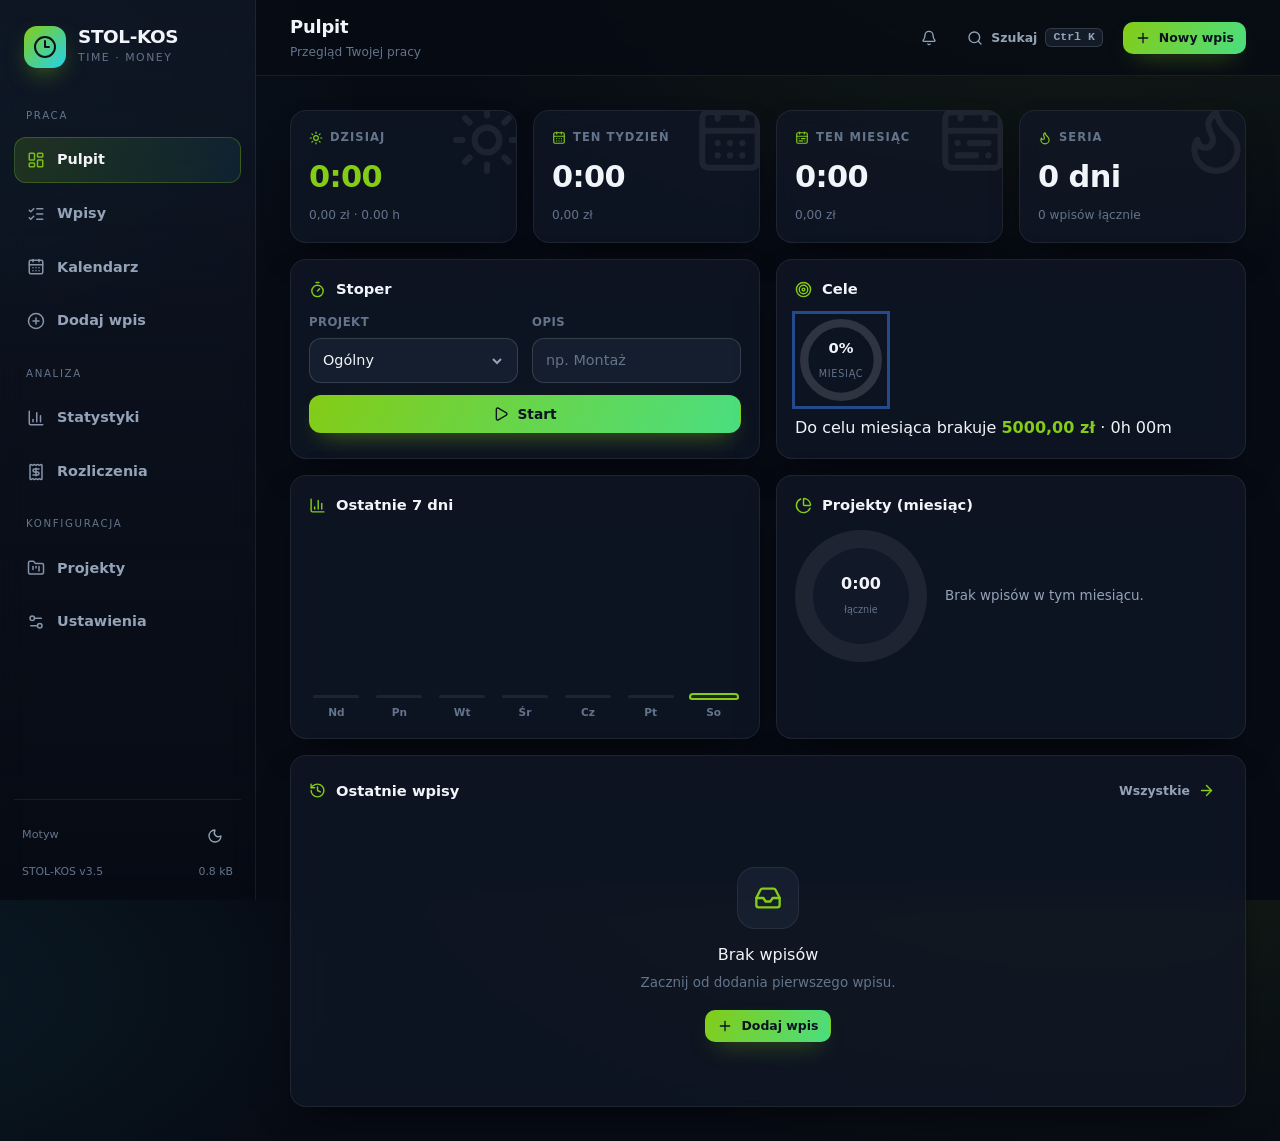
==== app/index.html @ 0216ad93 "App" ====
<!DOCTYPE html>
<html lang="pl" data-theme="dark">
<head>
  <meta charset="UTF-8" />
  <meta name="viewport" content="width=device-width, initial-scale=1.0, viewport-fit=cover" />
  <meta name="theme-color" content="#070b14" />
  <meta name="description" content="STOL-KOS — ewidencja czasu pracy, rozliczenia i analityka zarobków" />
  <title>STOL-KOS — Ewidencja czasu</title>
  <link rel="manifest" href="manifest.json" />
  <meta name="mobile-web-app-capable" content="yes" />
  <meta name="apple-mobile-web-app-capable" content="yes" />
  <meta name="apple-mobile-web-app-title" content="STOL-KOS" />
  <meta name="apple-mobile-web-app-status-bar-style" content="black-translucent" />
  <link rel="apple-touch-icon" href="icon.svg" />
  <link rel="icon" type="image/svg+xml" href="icon.svg" />
  <link rel="shortcut icon" href="icon.svg" />

  <!-- Wczesne ustawienie motywu (bez mignięcia) -->
  <script>
    try {
      var _s = JSON.parse(localStorage.getItem('stol-kos-v3') || '{}');
      var _t = (_s.profile && _s.profile.theme) || 'dark';
      document.documentElement.dataset.theme = _t;
    } catch (e) { document.documentElement.dataset.theme = 'dark'; }
  </script>

  <!-- Tailwind (lokalny build, offline) + własny design system -->
  <link rel="stylesheet" href="tailwind.css" />
  <link rel="stylesheet" href="css/app.css" />

  <!-- Lucide (lokalnie, offline) -->
  <script src="lucide.js"></script>
</head>
<body>

  <svg width="0" height="0" style="position:absolute" aria-hidden="true">
    <defs>
      <linearGradient id="ringGrad" x1="0%" y1="0%" x2="100%" y2="100%">
        <stop offset="0%" stop-color="#84cc16" />
        <stop offset="100%" stop-color="#22d3ee" />
      </linearGradient>
    </defs>
  </svg>

  <div class="app-shell">
    <!-- ================= SIDEBAR ================= -->
    <aside class="sidebar">
      <div class="brand">
        <div class="brand-logo"><i data-lucide="clock-3"></i></div>
        <div>
          <div class="brand-title">STOL-KOS</div>
          <div class="brand-sub">time · money</div>
        </div>
      </div>

      <div class="nav-group-label">Praca</div>
      <button class="nav-item" data-page="dashboard"><i data-lucide="layout-dashboard"></i><span>Pulpit</span></button>
      <button class="nav-item" data-page="entries"><i data-lucide="list-checks"></i><span>Wpisy</span><span class="nav-count" id="nav-count-entries"></span></button>
      <button class="nav-item" data-page="calendar"><i data-lucide="calendar-days"></i><span>Kalendarz</span></button>
      <button class="nav-item" data-page="add"><i data-lucide="plus-circle"></i><span>Dodaj wpis</span></button>

      <div class="nav-group-label">Analiza</div>
      <button class="nav-item" data-page="stats"><i data-lucide="bar-chart-3"></i><span>Statystyki</span></button>
      <button class="nav-item" data-page="settlements"><i data-lucide="receipt"></i><span>Rozliczenia</span></button>

      <div class="nav-group-label">Konfiguracja</div>
      <button class="nav-item" data-page="projects"><i data-lucide="folder-kanban"></i><span>Projekty</span></button>
      <button class="nav-item" data-page="settings"><i data-lucide="settings-2"></i><span>Ustawienia</span></button>

      <div class="sidebar-foot">
        <div class="row between" style="padding:4px 8px 10px">
          <span class="dim" style="font-size:.7rem">Motyw</span>
          <button class="btn btn-icon btn-ghost" id="theme-toggle" title="Przełącz motyw" aria-label="Przełącz motyw"><i data-lucide="moon"></i></button>
        </div>
        <div class="row between" style="padding:0 8px">
          <span class="dim" style="font-size:.68rem">STOL-KOS v3.5</span>
          <span class="dim" style="font-size:.68rem" id="storage-info">offline</span>
        </div>
      </div>
    </aside>

    <!-- ================= MAIN ================= -->
    <div class="main">
      <!-- mobile header -->
      <div class="mobile-top">
        <div class="brand-logo" style="width:34px;height:34px;border-radius:11px"><i data-lucide="clock-3"></i></div>
        <div class="brand-title">STOL-KOS</div>
        <div class="topbar-actions">
          <button class="btn btn-icon btn-ghost" id="m-notify" title="Powiadomienia" aria-label="Powiadomienia"><i data-lucide="bell"></i><span class="notify-badge" id="m-notify-badge" hidden></span></button>
          <button class="btn btn-icon btn-ghost" id="m-theme-toggle" title="Motyw"><i data-lucide="moon"></i></button>
          <button class="btn btn-icon btn-ghost" id="m-search" title="Szukaj"><i data-lucide="search"></i></button>
        </div>
      </div>

      <header class="topbar">
        <div>
          <h1 id="page-title">Pulpit</h1>
          <div class="sub" id="page-sub">Przegląd Twojej pracy</div>
        </div>
        <div class="topbar-actions">
          <button class="btn btn-icon btn-ghost" id="notify-btn" title="Powiadomienia" aria-label="Powiadomienia"><i data-lucide="bell"></i><span class="notify-badge" id="notify-badge" hidden></span></button>
          <button class="btn btn-ghost btn-sm" id="palette-btn" title="Szybkie polecenia (Ctrl+K)">
            <i data-lucide="search"></i><span class="nowrap">Szukaj</span><span class="kbd">Ctrl K</span>
          </button>
          <button class="btn btn-primary btn-sm" data-page="add"><i data-lucide="plus"></i><span class="nowrap">Nowy wpis</span></button>
        </div>
      </header>

      <main class="content" id="content">
        <section class="page active" id="page-dashboard"></section>
        <section class="page" id="page-entries"></section>
        <section class="page" id="page-calendar"></section>
        <section class="page" id="page-add"></section>
        <section class="page" id="page-stats"></section>
        <section class="page" id="page-settlements"></section>
        <section class="page" id="page-projects"></section>
        <section class="page" id="page-settings"></section>
      </main>
    </div>
  </div>

  <!-- mobile bottom nav -->
  <nav class="bottom-nav" aria-label="Nawigacja">
    <button class="bn" data-page="dashboard"><i data-lucide="layout-dashboard"></i><span>Pulpit</span></button>
    <button class="bn" data-page="entries"><i data-lucide="list-checks"></i><span>Wpisy</span></button>
    <button class="bn" data-page="calendar"><i data-lucide="calendar-days"></i><span>Kalendarz</span></button>
    <button class="bn" data-page="add"><i data-lucide="plus-circle"></i><span>Dodaj</span></button>
    <button class="bn" data-page="stats"><i data-lucide="bar-chart-3"></i><span>Statystyki</span></button>
    <button class="bn" data-page="settings"><i data-lucide="settings-2"></i><span>Ustawienia</span></button>
  </nav>

  <!-- roots -->
  <div class="toast-root" id="toast-root" aria-live="polite"></div>
  <div class="modal-root" id="modal-root"></div>
  <div class="notify-root" id="notify-root">
    <div class="notify-panel" id="notify-panel"></div>
  </div>
  <div class="palette-root" id="palette-root">
    <div class="palette">
      <input id="palette-input" type="text" placeholder="Szukaj strony, wpisu lub akcji…" autocomplete="off" />
      <div class="palette-list" id="palette-list"></div>
    </div>
  </div>

  <!-- skrypty aplikacji -->
  <script src="js/compute.js"></script>
  <script src="js/store.js"></script>
  <script src="js/google.js"></script>
  <script src="js/sync.js"></script>
  <script src="js/ui.js"></script>
  <script src="js/notify.js"></script>
  <script src="js/views.js"></script>
  <script src="js/actions.js"></script>
  <script src="js/main.js"></script>
</body>
</html>
---- app/css/app.css ----
/* ============================================================
   stol-kos — Design System (app.css)
   Ładowany po tailwind.css. Obsługuje motyw jasny/ciemny.
   ============================================================ */

:root {
  --bg: #070b14;
  --bg-2: #0b1220;
  --panel: rgba(17, 24, 39, 0.72);
  --panel-solid: #111827;
  --panel-2: rgba(30, 41, 59, 0.55);
  --border: rgba(255, 255, 255, 0.07);
  --border-strong: rgba(255, 255, 255, 0.14);
  --text: #f1f5f9;
  --text-2: #94a3b8;
  --text-3: #64748b;
  --accent: #84cc16;
  --accent-2: #22d3ee;
  --accent-ink: #0b1220;
  --danger: #f43f5e;
  --warn: #f59e0b;
  --ok: #22c55e;
  --radius: 16px;
  --radius-sm: 10px;
  --shadow: 0 18px 40px -18px rgba(0, 0, 0, 0.75);
  color-scheme: dark;
}

html[data-theme="light"] {
  --bg: #eef2f7;
  --bg-2: #e6ecf4;
  --panel: rgba(255, 255, 255, 0.86);
  --panel-solid: #ffffff;
  --panel-2: rgba(241, 245, 249, 0.9);
  --border: rgba(15, 23, 42, 0.08);
  --border-strong: rgba(15, 23, 42, 0.16);
  --text: #0f172a;
  --text-2: #475569;
  --text-3: #64748b;
  --accent: #4d7c0f;
  --accent-2: #0891b2;
  --accent-ink: #ffffff;
  --shadow: 0 18px 40px -22px rgba(15, 23, 42, 0.35);
  color-scheme: light;
}

* { box-sizing: border-box; }
html, body { height: 100%; }
body {
  margin: 0;
  background:
    radial-gradient(1200px 600px at 85% -10%, rgba(132, 204, 22, 0.10), transparent 60%),
    radial-gradient(900px 500px at -10% 10%, rgba(34, 211, 238, 0.08), transparent 55%),
    var(--bg);
  color: var(--text);
  font-family: Inter, system-ui, -apple-system, "Segoe UI", Roboto, sans-serif;
  -webkit-tap-highlight-color: transparent;
  transition: background-color .3s ease, color .3s ease;
}
::-webkit-scrollbar { width: 10px; height: 10px; }
::-webkit-scrollbar-thumb { background: var(--border-strong); border-radius: 999px; }
::-webkit-scrollbar-track { background: transparent; }
.mono { font-family: ui-monospace, SFMono-Regular, Menlo, monospace; font-variant-numeric: tabular-nums; }
.muted { color: var(--text-2); }
.dim { color: var(--text-3); }
.accent { color: var(--accent); }
.sr-only { position: absolute; width: 1px; height: 1px; padding: 0; margin: -1px; overflow: hidden; clip: rect(0,0,0,0); white-space: nowrap; border: 0; }

/* ---------- Shell ---------- */
.app-shell { display: grid; grid-template-columns: 256px 1fr; min-height: 100vh; }
.sidebar {
  position: sticky; top: 0; height: 100vh; padding: 20px 14px;
  display: flex; flex-direction: column; gap: 8px;
  border-right: 1px solid var(--border);
  background: linear-gradient(180deg, var(--panel), transparent);
  backdrop-filter: blur(14px); z-index: 40;
}
.brand { display: flex; align-items: center; gap: 12px; padding: 6px 10px 18px; }
.brand-logo {
  width: 42px; height: 42px; border-radius: 13px; display: grid; place-items: center;
  background: linear-gradient(135deg, var(--accent), var(--accent-2));
  color: var(--accent-ink); box-shadow: 0 10px 24px -8px rgba(132, 204, 22, .55);
}
.brand-title { font-weight: 800; letter-spacing: -.02em; font-size: 1.15rem; line-height: 1; }
.brand-sub { font-size: .68rem; color: var(--text-3); letter-spacing: .14em; text-transform: uppercase; margin-top: 4px; }

.nav-group-label { font-size: .64rem; letter-spacing: .16em; text-transform: uppercase; color: var(--text-3); padding: 14px 12px 6px; }
.nav-item {
  display: flex; align-items: center; gap: 12px; width: 100%;
  padding: 11px 12px; border-radius: 12px; border: 1px solid transparent;
  color: var(--text-2); background: transparent; cursor: pointer; font-size: .9rem; font-weight: 600;
  transition: background .15s, color .15s, border-color .15s, transform .15s;
}
.nav-item:hover { background: var(--panel-2); color: var(--text); }
.nav-item.active { background: linear-gradient(100deg, rgba(132,204,22,.16), rgba(34,211,238,.08)); color: var(--text); border-color: rgba(132,204,22,.28); }
.nav-item.active svg { color: var(--accent); }
.nav-item svg { width: 18px; height: 18px; flex: 0 0 18px; opacity: .9; }
.nav-item .nav-count { margin-left: auto; font-size: .7rem; color: var(--text-3); }
.sidebar-foot { margin-top: auto; padding-top: 14px; border-top: 1px solid var(--border); }

.main { min-width: 0; display: flex; flex-direction: column; }
.topbar {
  position: sticky; top: 0; z-index: 30;
  display: flex; align-items: center; gap: 14px;
  padding: 14px clamp(16px, 3vw, 34px);
  background: color-mix(in srgb, var(--bg) 82%, transparent);
  backdrop-filter: blur(14px); border-bottom: 1px solid var(--border);
}
.topbar h1 { font-size: 1.12rem; font-weight: 800; letter-spacing: -.01em; margin: 0; }
.topbar .sub { font-size: .76rem; color: var(--text-3); margin-top: 2px; }
.topbar-actions { margin-left: auto; display: flex; align-items: center; gap: 8px; }
.content { padding: clamp(16px, 3vw, 34px); flex: 1; width: 100%; max-width: 1320px; margin: 0 auto; }
.page { display: none; animation: pageIn .28s ease; }
.page.active { display: block; }
@keyframes pageIn { from { opacity: 0; transform: translateY(8px); } to { opacity: 1; transform: none; } }

/* ---------- Buttons ---------- */
.btn {
  display: inline-flex; align-items: center; justify-content: center; gap: 8px;
  padding: 10px 16px; border-radius: 12px; border: 1px solid var(--border-strong);
  background: var(--panel-2); color: var(--text); font-weight: 700; font-size: .86rem;
  cursor: pointer; transition: transform .12s, background .15s, border-color .15s, box-shadow .15s;
  white-space: nowrap; line-height: 1.1;
}
.btn:hover { transform: translateY(-1px); border-color: var(--border-strong); background: var(--panel-solid); }
.btn:active { transform: translateY(0) scale(.99); }
.btn svg { width: 16px; height: 16px; }
.btn-primary { background: linear-gradient(120deg, var(--accent), #4ade80); color: var(--accent-ink); border-color: transparent; box-shadow: 0 10px 24px -12px rgba(132,204,22,.7); }
.btn-primary:hover { background: linear-gradient(120deg, #a3e635, #34d399); }
.btn-ghost { background: transparent; border-color: transparent; color: var(--text-2); }
.btn-ghost:hover { background: var(--panel-2); color: var(--text); }
.btn-danger { background: rgba(244,63,94,.14); border-color: rgba(244,63,94,.35); color: #fda4af; }
.btn-danger:hover { background: rgba(244,63,94,.24); }
.btn-sm { padding: 7px 11px; font-size: .78rem; border-radius: 10px; }
.btn-icon { padding: 9px; border-radius: 11px; }
.btn-block { width: 100%; }
.btn:disabled, .btn[disabled] { opacity: .5; cursor: not-allowed; pointer-events: none; }

/* ---------- Cards / layout ---------- */
.card {
  background: var(--panel); border: 1px solid var(--border); border-radius: var(--radius);
  padding: 18px; box-shadow: var(--shadow); backdrop-filter: blur(12px);
}
.card.pad-lg { padding: 22px; }
.card-title { display: flex; align-items: center; gap: 10px; font-weight: 800; font-size: .92rem; margin-bottom: 14px; }
.card-title svg { width: 17px; height: 17px; color: var(--accent); }
.grid { display: grid; gap: 16px; }
.g-2 { grid-template-columns: repeat(2, minmax(0,1fr)); }
.g-3 { grid-template-columns: repeat(3, minmax(0,1fr)); }
.g-4 { grid-template-columns: repeat(4, minmax(0,1fr)); }
.g-auto { grid-template-columns: repeat(auto-fit, minmax(210px, 1fr)); }
.row { display: flex; align-items: center; gap: 10px; }
.row.wrap { flex-wrap: wrap; }
.between { justify-content: space-between; }
.stack { display: flex; flex-direction: column; gap: 12px; }
.mt { margin-top: 16px; } .mt-sm { margin-top: 10px; } .mb { margin-bottom: 16px; }

/* KPI */
.kpi { position: relative; overflow: hidden; }
.kpi .kpi-label { display: flex; align-items: center; gap: 7px; font-size: .72rem; text-transform: uppercase; letter-spacing: .09em; color: var(--text-3); font-weight: 700; }
.kpi .kpi-label svg { width: 14px; height: 14px; color: var(--accent); }
.kpi .kpi-value { font-size: clamp(1.35rem, 2.4vw, 1.9rem); font-weight: 850; letter-spacing: -.02em; margin-top: 8px; }
.kpi .kpi-sub { font-size: .76rem; color: var(--text-3); margin-top: 6px; }
.kpi .kpi-ico { position: absolute; right: -8px; top: -8px; width: 74px; height: 74px; opacity: .07; }
.kpi .kpi-ico svg { width: 100%; height: 100%; }
.kpi.up .kpi-value { color: var(--accent); }

/* ---------- Progress ring ---------- */
.ring { --p: 0; --size: 92px; width: var(--size); height: var(--size); position: relative; flex: 0 0 auto; }
.ring svg { transform: rotate(-90deg); width: 100%; height: 100%; }
.ring .track { stroke: var(--border-strong); }
.ring .bar { stroke: url(#ringGrad); stroke-linecap: round; transition: stroke-dashoffset .8s cubic-bezier(.4,0,.2,1); }
.ring .ring-mid { position: absolute; inset: 0; display: grid; place-items: center; text-align: center; }
.ring .ring-mid strong { font-size: .92rem; font-weight: 800; }
.ring .ring-mid span { font-size: .6rem; color: var(--text-3); text-transform: uppercase; letter-spacing: .08em; }
.ring-row { display: flex; gap: 20px; flex-wrap: wrap; }

/* ---------- Bars chart ---------- */
.bars { display: flex; align-items: flex-end; gap: 8px; height: 190px; padding-top: 8px; }
.bars .bar-wrap { flex: 1; display: flex; flex-direction: column; align-items: center; gap: 7px; height: 100%; justify-content: flex-end; }
.bars .bar {
  width: 100%; max-width: 46px; border-radius: 8px 8px 4px 4px; min-height: 3px;
  background: linear-gradient(180deg, rgba(132,204,22,.85), rgba(34,211,238,.55));
  transition: height .6s cubic-bezier(.4,0,.2,1), filter .2s; position: relative;
}
.bars .bar-track { flex: 1; width: 100%; display: flex; align-items: flex-end; justify-content: center; min-height: 0; }
.bars .bar-wrap:hover .bar { filter: brightness(1.2); }
.bars .bar-label { font-size: .66rem; color: var(--text-3); font-weight: 700; }
.bars .bar-val { font-size: .62rem; color: var(--text-2); }
.bars .bar.zero { background: var(--border); }
.bars .bar-wrap.today .bar { box-shadow: 0 0 0 2px var(--accent), 0 0 18px -4px var(--accent); }
.bars-year { height: 220px; }

/* heatmap */
.heat { display: grid; grid-auto-flow: column; grid-template-rows: repeat(7, 1fr); gap: 4px; overflow-x: auto; padding-bottom: 4px; }
.heat .cell { width: 14px; height: 14px; border-radius: 4px; background: var(--border); transition: transform .12s; }
.heat .cell:hover { transform: scale(1.35); outline: 1px solid var(--border-strong); }
.heat .cell.l1 { background: rgba(132,204,22,.22); }
.heat .cell.l2 { background: rgba(132,204,22,.42); }
.heat .cell.l3 { background: rgba(132,204,22,.66); }
.heat .cell.l4 { background: rgba(132,204,22,.95); }
.heat-legend { display: flex; align-items: center; gap: 6px; font-size: .68rem; color: var(--text-3); }

/* donut */
.donut-wrap { display: flex; align-items: center; gap: 18px; flex-wrap: wrap; }
.donut { width: 132px; height: 132px; border-radius: 50%; position: relative; flex: 0 0 auto; }
.donut::after { content: ""; position: absolute; inset: 18px; border-radius: 50%; background: var(--panel-solid); }
.donut .donut-mid { position: absolute; inset: 0; display: grid; place-items: center; z-index: 2; text-align: center; }
.donut .donut-mid strong { font-size: 1rem; }
.donut .donut-mid span { font-size: .6rem; color: var(--text-3); }
.legend { display: flex; flex-direction: column; gap: 8px; font-size: .8rem; }
.legend .li { display: flex; align-items: center; gap: 8px; }
.legend .dot { width: 10px; height: 10px; border-radius: 3px; flex: 0 0 10px; }

/* ---------- Forms ---------- */
.field { display: flex; flex-direction: column; gap: 6px; }
.field label { font-size: .73rem; font-weight: 700; letter-spacing: .04em; text-transform: uppercase; color: var(--text-3); }
.input, .select, textarea.input {
  width: 100%; padding: 11px 13px; border-radius: 12px; border: 1px solid var(--border-strong);
  background: var(--panel-2); color: var(--text); font-size: .9rem; outline: none;
  transition: border-color .15s, box-shadow .15s, background .15s;
}
.input:focus, .select:focus, textarea.input:focus { border-color: var(--accent); box-shadow: 0 0 0 3px rgba(132,204,22,.18); }
.input::placeholder { color: var(--text-3); }
.select { appearance: none; background-image: url("data:image/svg+xml,%3Csvg xmlns='http://www.w3.org/2000/svg' width='16' height='16' fill='none' stroke='%2394a3b8' stroke-width='2'%3E%3Cpath d='M4 6l4 4 4-4'/%3E%3C/svg%3E"); background-repeat: no-repeat; background-position: right 12px center; padding-right: 36px; }
.hint { font-size: .72rem; color: var(--text-3); }
.form-grid { display: grid; grid-template-columns: repeat(2, minmax(0,1fr)); gap: 14px; }
.form-grid .full { grid-column: 1 / -1; }

/* segmented control */
.seg { display: inline-flex; background: var(--panel-2); border: 1px solid var(--border); border-radius: 12px; padding: 3px; gap: 2px; flex-wrap: wrap; }
.seg button { border: 0; background: transparent; color: var(--text-2); padding: 7px 12px; border-radius: 9px; font-size: .78rem; font-weight: 700; cursor: pointer; }
.seg button.active { background: var(--panel-solid); color: var(--text); box-shadow: 0 2px 8px rgba(0,0,0,.18); }

/* switch */
.switch { position: relative; width: 44px; height: 26px; flex: 0 0 44px; }
.switch input { opacity: 0; width: 0; height: 0; }
.switch .sl { position: absolute; inset: 0; border-radius: 999px; background: var(--border-strong); transition: .2s; cursor: pointer; }
.switch .sl::before { content: ""; position: absolute; width: 20px; height: 20px; left: 3px; top: 3px; border-radius: 50%; background: #fff; transition: .2s; }
.switch input:checked + .sl { background: var(--accent); }
.switch input:checked + .sl::before { transform: translateX(18px); }

/* ---------- Entry rows ---------- */
.day-head { display: flex; align-items: center; gap: 10px; padding: 10px 12px; margin: 18px 0 8px; background: var(--panel-2); border: 1px solid var(--border); border-radius: 12px; }
.day-head .d { font-weight: 800; font-size: .84rem; }
.day-head .w { font-size: .72rem; color: var(--text-3); }
.day-head .tot { margin-left: auto; display: flex; gap: 12px; font-size: .76rem; color: var(--text-2); font-weight: 700; }
.entry {
  display: grid; grid-template-columns: 108px 1fr auto auto; gap: 12px; align-items: center;
  padding: 12px 14px; border-radius: 12px; border: 1px solid var(--border);
  background: var(--panel); margin-bottom: 8px; transition: border-color .15s, transform .12s, background .15s;
}
.entry:hover { border-color: var(--border-strong); transform: translateX(2px); }
.entry .time { font-size: .8rem; color: var(--text-2); }
.entry .time b { color: var(--text); font-weight: 800; }
.entry .note { font-weight: 700; font-size: .9rem; display: flex; align-items: center; gap: 8px; }
.entry .meta { font-size: .73rem; color: var(--text-3); margin-top: 3px; display: flex; gap: 10px; flex-wrap: wrap; }
.entry .amount { font-weight: 850; font-size: .98rem; text-align: right; white-space: nowrap; }
.entry .tools { display: flex; gap: 4px; }
.tag { display: inline-flex; align-items: center; gap: 5px; font-size: .66rem; font-weight: 800; padding: 3px 8px; border-radius: 999px; background: var(--panel-2); color: var(--text-2); border: 1px solid var(--border); }
.tag .dot { width: 7px; height: 7px; border-radius: 50%; }
.badge { display: inline-flex; align-items: center; gap: 5px; font-size: .66rem; font-weight: 800; padding: 3px 8px; border-radius: 999px; }
.badge.ok { background: rgba(34,197,94,.15); color: #86efac; }
.badge.warn { background: rgba(245,158,11,.15); color: #fcd34d; }
.badge.bad { background: rgba(244,63,94,.15); color: #fda4af; }
.badge.info { background: rgba(34,211,238,.15); color: #67e8f9; }
.badge.gcal { background: rgba(59,130,246,.16); color: #93c5fd; }

/* ---------- Przypomnienie o rozliczeniu miesiąca ---------- */
.reminder {
  display: flex; align-items: center; gap: 14px; padding: 14px 16px; margin-bottom: 16px;
  border-radius: 14px; border: 1px solid rgba(245,158,11,.35);
  background: linear-gradient(90deg, rgba(245,158,11,.14), rgba(34,211,238,.07));
}
.reminder > svg { width: 22px; height: 22px; color: #fcd34d; flex: 0 0 22px; }
.reminder .rm-text { display: flex; flex-direction: column; min-width: 0; flex: 1; }
.reminder .rm-text b { font-size: .9rem; }
.reminder .rm-text span { font-size: .78rem; color: var(--text-2); }
.reminder .rm-actions { display: flex; gap: 8px; flex-wrap: wrap; }
@media (max-width: 640px) {
  .reminder { flex-wrap: wrap; }
  .reminder .rm-actions { width: 100%; }
}

/* ---------- Instrukcja w Ustawieniach ---------- */
.instr { border: 1px solid var(--border); border-radius: 12px; padding: 10px 12px; background: var(--panel-2); }
.instr summary { cursor: pointer; font-weight: 700; font-size: .82rem; display: flex; align-items: center; gap: 8px; }
.instr summary::-webkit-details-marker { display: none; }
.instr ol { margin: 10px 0 0; padding-left: 20px; font-size: .78rem; color: var(--text-2); line-height: 1.65; }
.instr ol li { margin-bottom: 4px; }

/* empty */
.empty { text-align: center; padding: 46px 20px; color: var(--text-3); }
.empty .ico { width: 62px; height: 62px; margin: 0 auto 14px; border-radius: 18px; display: grid; place-items: center; background: var(--panel-2); border: 1px solid var(--border); }
.empty .ico svg { width: 28px; height: 28px; color: var(--accent); }
.empty h4 { margin: 0 0 6px; color: var(--text); font-size: 1rem; }
.empty p { margin: 0 0 16px; font-size: .84rem; }

/* ---------- Toast ---------- */
.toast-root { position: fixed; z-index: 120; left: 50%; bottom: 22px; transform: translateX(-50%); display: flex; flex-direction: column; gap: 8px; width: min(92vw, 420px); }
.toast {
  display: flex; align-items: center; gap: 10px; padding: 12px 14px; border-radius: 13px;
  background: var(--panel-solid); border: 1px solid var(--border-strong); color: var(--text);
  box-shadow: var(--shadow); font-size: .85rem; font-weight: 600;
  animation: toastIn .25s ease;
}
.toast.out { animation: toastOut .2s ease forwards; }
.toast svg { width: 17px; height: 17px; flex: 0 0 17px; }
.toast.ok svg { color: var(--ok); } .toast.err svg { color: var(--danger); } .toast.info svg { color: var(--accent-2); }
.toast .undo { margin-left: auto; background: transparent; border: 0; color: var(--accent); font-weight: 800; cursor: pointer; font-size: .8rem; }
@keyframes toastIn { from { opacity: 0; transform: translateY(14px) scale(.98); } to { opacity: 1; transform: none; } }
@keyframes toastOut { to { opacity: 0; transform: translateY(10px) scale(.98); } }

/* ---------- Modal ---------- */
.modal-root { position: fixed; inset: 0; z-index: 100; display: none; align-items: center; justify-content: center; padding: 18px; background: rgba(2,6,23,.66); backdrop-filter: blur(5px); }
.modal-root.open { display: flex; }
.modal { width: 100%; max-width: 560px; max-height: 90vh; overflow: auto; background: var(--panel-solid); border: 1px solid var(--border-strong); border-radius: 18px; box-shadow: var(--shadow); animation: modalIn .22s ease; }
.modal.wide { max-width: 760px; }
@keyframes modalIn { from { opacity: 0; transform: translateY(14px) scale(.98); } to { opacity: 1; transform: none; } }
.modal-head { display: flex; align-items: center; gap: 10px; padding: 18px 20px; border-bottom: 1px solid var(--border); }
.modal-head h3 { margin: 0; font-size: 1rem; font-weight: 800; }
.modal-body { padding: 20px; }
.modal-foot { display: flex; gap: 10px; justify-content: flex-end; padding: 16px 20px; border-top: 1px solid var(--border); }

/* ---------- Command palette ---------- */
.palette-root { position: fixed; inset: 0; z-index: 130; display: none; align-items: flex-start; justify-content: center; padding-top: min(16vh, 140px); background: rgba(2,6,23,.6); backdrop-filter: blur(6px); }
.palette-root.open { display: flex; }
.palette { width: min(94vw, 600px); background: var(--panel-solid); border: 1px solid var(--border-strong); border-radius: 16px; box-shadow: var(--shadow); overflow: hidden; }
.palette input { width: 100%; border: 0; outline: none; background: transparent; color: var(--text); font-size: 1rem; padding: 16px 18px; border-bottom: 1px solid var(--border); }
.palette-list { max-height: 340px; overflow: auto; padding: 8px; }
.palette-item { display: flex; align-items: center; gap: 10px; padding: 10px 12px; border-radius: 10px; cursor: pointer; font-size: .88rem; color: var(--text-2); }
.palette-item:hover, .palette-item.sel { background: var(--panel-2); color: var(--text); }
.palette-item svg { width: 16px; height: 16px; color: var(--accent); }
.palette-item .k { margin-left: auto; font-size: .7rem; color: var(--text-3); }

/* ---------- Powiadomienia (dzwonek) ---------- */
.notify-badge { position: absolute; top: -4px; right: -4px; min-width: 16px; height: 16px; padding: 0 4px; border-radius: 999px; background: var(--danger); color: #fff; font-size: .62rem; font-weight: 800; line-height: 16px; text-align: center; box-shadow: 0 0 0 2px var(--panel-solid); }
#notify-btn, #m-notify { position: relative; }
#notify-btn.has-unread svg, #m-notify.has-unread svg { color: var(--accent); }
.notify-root { position: fixed; inset: 0; z-index: 128; display: none; justify-content: flex-end; align-items: flex-start; background: rgba(2,6,23,.5); backdrop-filter: blur(4px); }
.notify-root.open { display: flex; }
.notify-panel { width: min(94vw, 420px); max-height: 100vh; overflow: auto; background: var(--panel-solid); border-left: 1px solid var(--border-strong); box-shadow: var(--shadow); padding: 16px; margin: 0; }
.notify-head { display: flex; align-items: center; justify-content: space-between; gap: 10px; margin-bottom: 12px; }
.notify-head svg { width: 18px; height: 18px; color: var(--accent); }
.notify-enable { margin-bottom: 12px; }
.notify-list { display: flex; flex-direction: column; gap: 6px; }
.notify-item { display: flex; gap: 10px; padding: 10px 12px; border-radius: 12px; background: var(--panel-2); border: 1px solid var(--border); }
.notify-item svg { width: 16px; height: 16px; flex: 0 0 16px; margin-top: 2px; color: var(--text-3); }
.notify-item.ok svg { color: var(--ok); }
.notify-item.err svg { color: var(--danger); }
.notify-item.sync svg, .notify-item.link svg, .notify-item.google svg { color: var(--accent-2); }
.ni-body { min-width: 0; }
.ni-title { font-size: .84rem; color: var(--text); font-weight: 600; }
.ni-detail { font-size: .78rem; color: var(--text-2); word-break: break-word; }
.ni-time { font-size: .68rem; color: var(--text-3); margin-top: 2px; }
@media (max-width: 680px) { .notify-panel { width: 100vw; border-left: 0; } }

/* ---------- Mobile nav / FAB ---------- */
.bottom-nav { display: none; }
.fab { display: none; }
.mobile-top { display: none; }

@media (max-width: 1024px) {
  .app-shell { grid-template-columns: 1fr; }
  .sidebar { display: none; }
  .mobile-top { display: flex; }
  .content { padding-bottom: 96px; }
  .g-4 { grid-template-columns: repeat(2, minmax(0,1fr)); }
  .g-3 { grid-template-columns: repeat(2, minmax(0,1fr)); }
}
@media (max-width: 680px) {
  .g-2, .g-3, .g-4 { grid-template-columns: 1fr; }
  .form-grid { grid-template-columns: 1fr; }
  .entry { grid-template-columns: 74px 1fr auto; gap: 8px; padding: 11px; }
  .entry .tools { grid-column: 1 / -1; justify-content: flex-end; }
  .topbar { padding: 12px 14px; }
  .topbar h1 { font-size: 1rem; }
  .bottom-nav {
    display: flex; position: fixed; bottom: 0; left: 0; right: 0; z-index: 60;
    background: color-mix(in srgb, var(--panel-solid) 92%, transparent);
    backdrop-filter: blur(16px); border-top: 1px solid var(--border);
    padding: 8px 6px calc(8px + env(safe-area-inset-bottom));
  }
  .bottom-nav .bn { flex: 1; display: flex; flex-direction: column; align-items: center; gap: 3px; padding: 6px 2px; border: 0; background: transparent; color: var(--text-3); font-size: .62rem; font-weight: 700; border-radius: 10px; cursor: pointer; }
  .bottom-nav .bn svg { width: 21px; height: 21px; }
  .bottom-nav .bn.active { color: var(--accent); }
  .fab { display: none; }
  .mobile-top { display: flex; position: sticky; top: 0; z-index: 35; align-items: center; gap: 10px; padding: 11px 14px; background: color-mix(in srgb, var(--bg) 84%, transparent); backdrop-filter: blur(14px); border-bottom: 1px solid var(--border); }
  .mobile-top .brand-title { font-size: 1rem; }
  .cal-grid { gap: 4px; }
  .cal-cell { min-height: 52px; padding: 5px; border-radius: 9px; }
  .cal-h { font-size: .58rem; }
  .cal-amt { display: none; }
  .cal-month { min-width: 0; font-size: .9rem; }
  .bottom-nav .bn { font-size: .56rem; }
}

/* ---------- Kalendarz ---------- */
.cal-nav { align-items: center; gap: 6px; }
.cal-month { font-size: 1rem; min-width: 148px; text-align: center; }
.cal-grid { display: grid; grid-template-columns: repeat(7, minmax(0, 1fr)); gap: 6px; }
.cal-head { margin-bottom: 6px; }
.cal-head .cal-dow { text-align: center; font-size: .66rem; font-weight: 800; text-transform: uppercase; letter-spacing: .06em; color: var(--text-3); padding: 4px 0; }
.cal-cell {
  display: flex; flex-direction: column; gap: 4px; align-items: stretch; text-align: left;
  min-height: 74px; padding: 8px; border-radius: 12px; cursor: pointer;
  border: 1px solid var(--border); background: var(--panel-2); color: var(--text);
  transition: transform .12s, border-color .15s, background .15s;
}
.cal-cell:hover { transform: translateY(-2px); border-color: var(--border-strong); }
.cal-cell.blank { background: transparent; border-color: transparent; cursor: default; min-height: 0; }
.cal-cell.today { border-color: var(--accent); box-shadow: 0 0 0 1px var(--accent) inset; }
.cal-cell.l1 { background: rgba(132,204,22,.14); }
.cal-cell.l2 { background: rgba(132,204,22,.28); }
.cal-cell.l3 { background: rgba(132,204,22,.44); }
.cal-cell.l4 { background: rgba(132,204,22,.62); }
.cal-cell.no-work { background: transparent; border-style: dashed; opacity: .62; }
.cal-cell.no-work:hover { opacity: 1; }
.cal-top { display: flex; align-items: center; justify-content: space-between; gap: 4px; }
.cal-num { font-weight: 800; font-size: .82rem; }
.cal-h { font-size: .64rem; font-weight: 800; color: var(--accent); white-space: nowrap; }
.cal-dots { display: flex; gap: 3px; min-height: 7px; }
.cal-dots i { width: 7px; height: 7px; border-radius: 50%; display: block; }
.cal-amt { margin-top: auto; font-size: .66rem; font-weight: 700; color: var(--text-2); font-variant-numeric: tabular-nums; }
.cal-amt.dim { color: var(--text-3); font-weight: 600; }
html[data-theme="light"] .cal-cell.l1 { background: rgba(77,124,15,.10); }
html[data-theme="light"] .cal-cell.l2 { background: rgba(77,124,15,.18); }
html[data-theme="light"] .cal-cell.l3 { background: rgba(77,124,15,.26); }
html[data-theme="light"] .cal-cell.l4 { background: rgba(77,124,15,.36); }
html[data-theme="light"] .cal-amt { color: #1e293b; }
html[data-theme="light"] .cal-h { color: #365314; }
.heat-legend .cell { display: inline-block; border-radius: 4px; background: var(--border); }
.heat-legend .cell.l1 { background: rgba(132,204,22,.22); }
.heat-legend .cell.l2 { background: rgba(132,204,22,.42); }
.heat-legend .cell.l3 { background: rgba(132,204,22,.66); }
.heat-legend .cell.l4 { background: rgba(132,204,22,.95); }

/* ---------- Chip (szablony) ---------- */
.chip { display: inline-flex; align-items: center; border-radius: 999px; border: 1px solid var(--border-strong); background: var(--panel-2); overflow: hidden; }
.chip .chip-main { display: inline-flex; align-items: center; gap: 6px; border: 0; background: transparent; color: var(--text); font-size: .76rem; font-weight: 700; padding: 5px 4px 5px 10px; cursor: pointer; }
.chip .chip-main:hover { color: var(--accent); }
.chip .chip-main svg { width: 13px; height: 13px; }
.chip .chip-x { display: inline-flex; align-items: center; border: 0; background: transparent; color: var(--text-3); padding: 5px 8px 5px 4px; cursor: pointer; }
.chip .chip-x:hover { color: var(--danger); }
.chip .chip-x svg { width: 13px; height: 13px; }

/* ---------- Recents list ---------- */
.rec { display: flex; align-items: center; gap: 10px; padding: 10px 0; border-bottom: 1px dashed var(--border); font-size: .82rem; }
.rec:last-child { border-bottom: 0; }
.rec .r-time { color: var(--text-3); font-size: .74rem; }
.rec .r-note { flex: 1; min-width: 0; overflow: hidden; text-overflow: ellipsis; white-space: nowrap; }
.rec .r-amt { font-weight: 800; }

/* table */
.tbl { width: 100%; border-collapse: collapse; font-size: .84rem; }
.tbl th { text-align: left; font-size: .68rem; text-transform: uppercase; letter-spacing: .08em; color: var(--text-3); padding: 8px 10px; border-bottom: 1px solid var(--border); }
.tbl td { padding: 10px; border-bottom: 1px solid var(--border); }
.tbl tr:last-child td { border-bottom: 0; }
.tbl .num { text-align: right; font-variant-numeric: tabular-nums; }

/* timer */
.timer-big { font-size: clamp(2rem, 7vw, 3.4rem); font-weight: 850; letter-spacing: -.03em; font-variant-numeric: tabular-nums; }
.timer-live { display: inline-flex; align-items: center; gap: 8px; font-size: .72rem; font-weight: 800; color: var(--danger); text-transform: uppercase; letter-spacing: .1em; }
.timer-live .pulse { width: 8px; height: 8px; border-radius: 50%; background: var(--danger); animation: pulse 1.4s infinite; }
@keyframes pulse { 0%,100% { opacity: 1; box-shadow: 0 0 0 0 rgba(244,63,94,.5); } 50% { opacity: .55; box-shadow: 0 0 0 7px rgba(244,63,94,0); } }

/* misc */
.kbd { font-family: ui-monospace, monospace; font-size: .72rem; padding: 2px 7px; border-radius: 6px; border: 1px solid var(--border-strong); background: var(--panel-2); color: var(--text-2); }
.divider { height: 1px; background: var(--border); margin: 14px 0; }
.scroll-x { overflow-x: auto; }
.nowrap { white-space: nowrap; }
.truncate { overflow: hidden; text-overflow: ellipsis; white-space: nowrap; }
.link { color: var(--accent); cursor: pointer; font-weight: 700; }
.link:hover { text-decoration: underline; }

@media print {
  .sidebar, .topbar, .bottom-nav, .mobile-top, .fab, .toast-root, .modal-root, .palette-root { display: none !important; }
  body { background: #fff; color: #000; }
  .card { box-shadow: none; border: 1px solid #ddd; background: #fff; }
  .app-shell { grid-template-columns: 1fr; }
}
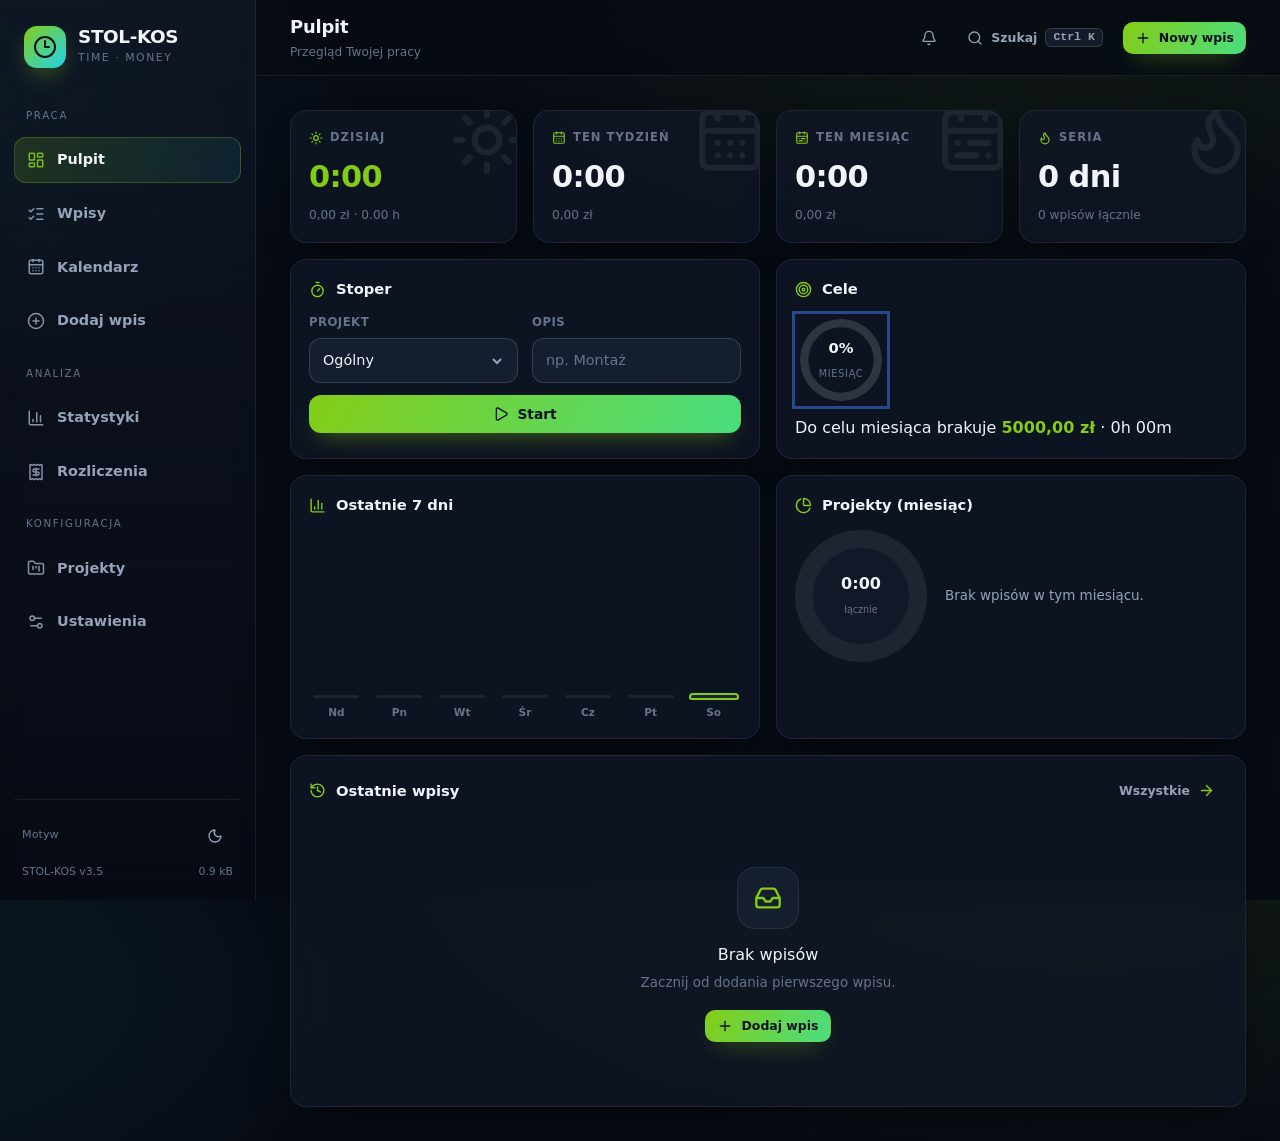
==== commit 76ad6529: "STOL-KOS 3.5: domyslny Client ID, adres bazy, powiadomienia, link konfiguracyjny" ====
--- a/app/index.html
+++ b/app/index.html
@@ -25,11 +25,11 @@
   </script>
 
   <!-- Tailwind (lokalny build, offline) + własny design system -->
-  <link rel="stylesheet" href="tailwind.css" />
-  <link rel="stylesheet" href="css/app.css" />
+  <link rel="stylesheet" href="tailwind.css?v=36" />
+  <link rel="stylesheet" href="css/app.css?v=36" />
 
   <!-- Lucide (lokalnie, offline) -->
-  <script src="lucide.js"></script>
+  <script src="lucide.js?v=36"></script>
 </head>
 <body>
 
@@ -142,15 +142,15 @@
     </div>
   </div>
 
-  <!-- skrypty aplikacji -->
-  <script src="js/compute.js"></script>
-  <script src="js/store.js"></script>
-  <script src="js/google.js"></script>
-  <script src="js/sync.js"></script>
-  <script src="js/ui.js"></script>
-  <script src="js/notify.js"></script>
-  <script src="js/views.js"></script>
-  <script src="js/actions.js"></script>
-  <script src="js/main.js"></script>
+  <!-- skrypty aplikacji (v=35 — wymusza świeże pliki zamiast starego cache) -->
+  <script src="js/compute.js?v=36"></script>
+  <script src="js/store.js?v=36"></script>
+  <script src="js/google.js?v=36"></script>
+  <script src="js/sync.js?v=36"></script>
+  <script src="js/ui.js?v=36"></script>
+  <script src="js/notify.js?v=36"></script>
+  <script src="js/views.js?v=36"></script>
+  <script src="js/actions.js?v=36"></script>
+  <script src="js/main.js?v=36"></script>
 </body>
 </html>
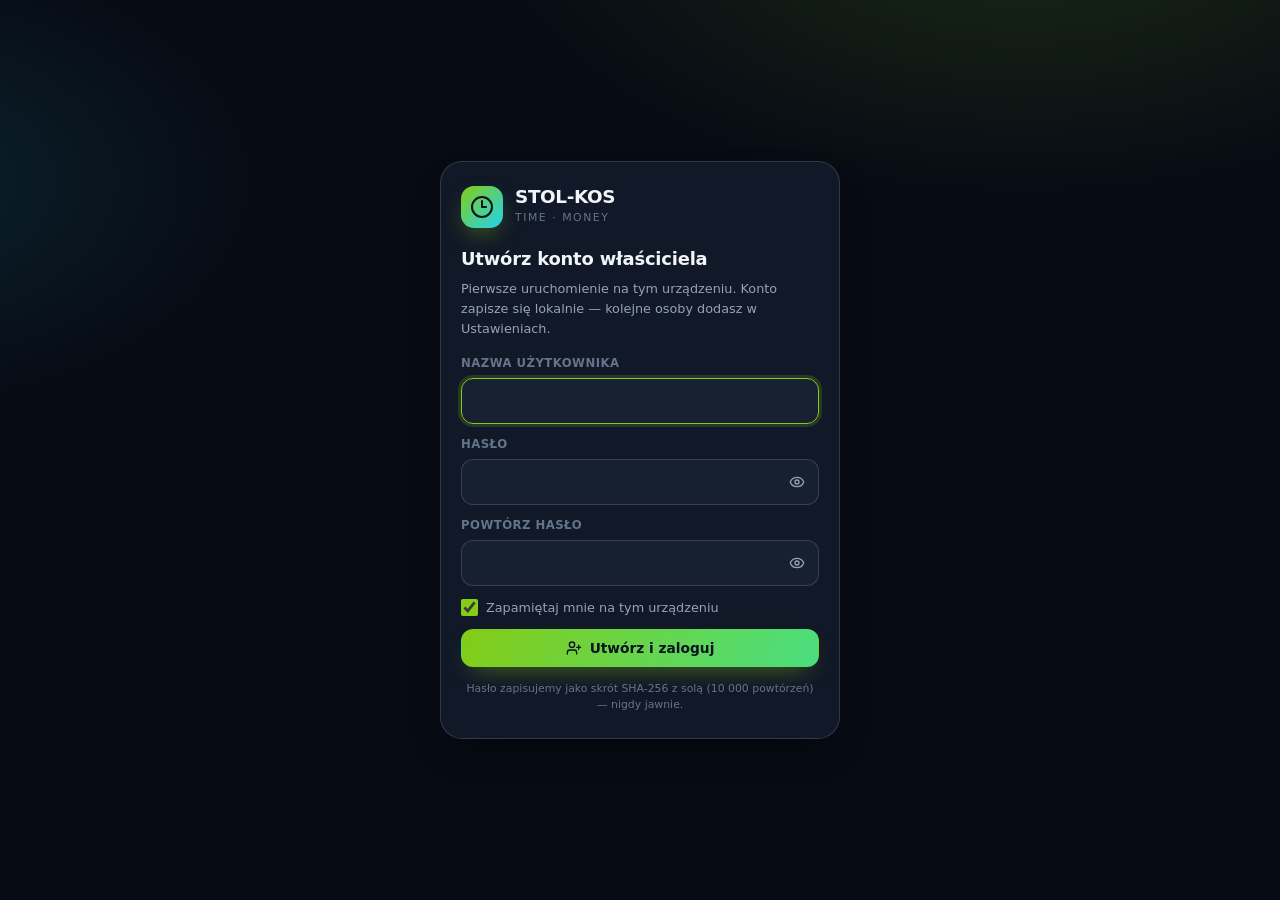
==== commit 4b39d60a: "STOL-KOS 3.6: logowanie (nazwa+haslo), panel wlasciciela, styl mobilny, cache v21" ====
--- a/app/index.html
+++ b/app/index.html
@@ -25,13 +25,16 @@
   </script>
 
   <!-- Tailwind (lokalny build, offline) + własny design system -->
-  <link rel="stylesheet" href="tailwind.css?v=36" />
-  <link rel="stylesheet" href="css/app.css?v=36" />
+  <link rel="stylesheet" href="tailwind.css?v=40" />
+  <link rel="stylesheet" href="css/app.css?v=40" />
 
   <!-- Lucide (lokalnie, offline) -->
-  <script src="lucide.js?v=36"></script>
+  <script src="lucide.js?v=40"></script>
 </head>
 <body>
+
+  <!-- ekran logowania (renderowany przez js/auth.js) -->
+  <div class="auth-root" id="auth-root"></div>
 
   <svg width="0" height="0" style="position:absolute" aria-hidden="true">
     <defs>
@@ -68,12 +71,16 @@
       <button class="nav-item" data-page="settings"><i data-lucide="settings-2"></i><span>Ustawienia</span></button>
 
       <div class="sidebar-foot">
+        <div class="row between" id="auth-chip" style="padding:4px 8px 10px">
+          <span class="dim" id="auth-user-label" style="font-size:.7rem;min-width:0;overflow:hidden;text-overflow:ellipsis;white-space:nowrap">Niezalogowany</span>
+          <button class="btn btn-icon btn-ghost" data-action="auth:logout" title="Wyloguj" aria-label="Wyloguj"><i data-lucide="log-out"></i></button>
+        </div>
         <div class="row between" style="padding:4px 8px 10px">
           <span class="dim" style="font-size:.7rem">Motyw</span>
           <button class="btn btn-icon btn-ghost" id="theme-toggle" title="Przełącz motyw" aria-label="Przełącz motyw"><i data-lucide="moon"></i></button>
         </div>
         <div class="row between" style="padding:0 8px">
-          <span class="dim" style="font-size:.68rem">STOL-KOS v3.5</span>
+          <span class="dim" style="font-size:.68rem">STOL-KOS v3.6</span>
           <span class="dim" style="font-size:.68rem" id="storage-info">offline</span>
         </div>
       </div>
@@ -81,24 +88,15 @@
 
     <!-- ================= MAIN ================= -->
     <div class="main">
-      <!-- mobile header -->
-      <div class="mobile-top">
-        <div class="brand-logo" style="width:34px;height:34px;border-radius:11px"><i data-lucide="clock-3"></i></div>
-        <div class="brand-title">STOL-KOS</div>
-        <div class="topbar-actions">
-          <button class="btn btn-icon btn-ghost" id="m-notify" title="Powiadomienia" aria-label="Powiadomienia"><i data-lucide="bell"></i><span class="notify-badge" id="m-notify-badge" hidden></span></button>
-          <button class="btn btn-icon btn-ghost" id="m-theme-toggle" title="Motyw"><i data-lucide="moon"></i></button>
-          <button class="btn btn-icon btn-ghost" id="m-search" title="Szukaj"><i data-lucide="search"></i></button>
-        </div>
-      </div>
-
       <header class="topbar">
-        <div>
+        <div class="brand-logo topbar-brand only-mobile"><i data-lucide="clock-3"></i></div>
+        <div class="topbar-title">
           <h1 id="page-title">Pulpit</h1>
           <div class="sub" id="page-sub">Przegląd Twojej pracy</div>
         </div>
         <div class="topbar-actions">
           <button class="btn btn-icon btn-ghost" id="notify-btn" title="Powiadomienia" aria-label="Powiadomienia"><i data-lucide="bell"></i><span class="notify-badge" id="notify-badge" hidden></span></button>
+          <button class="btn btn-icon btn-ghost only-mobile" id="m-theme-toggle" title="Motyw" aria-label="Motyw"><i data-lucide="moon"></i></button>
           <button class="btn btn-ghost btn-sm" id="palette-btn" title="Szybkie polecenia (Ctrl+K)">
             <i data-lucide="search"></i><span class="nowrap">Szukaj</span><span class="kbd">Ctrl K</span>
           </button>
@@ -143,14 +141,15 @@
   </div>
 
   <!-- skrypty aplikacji (v=35 — wymusza świeże pliki zamiast starego cache) -->
-  <script src="js/compute.js?v=36"></script>
-  <script src="js/store.js?v=36"></script>
-  <script src="js/google.js?v=36"></script>
-  <script src="js/sync.js?v=36"></script>
-  <script src="js/ui.js?v=36"></script>
-  <script src="js/notify.js?v=36"></script>
-  <script src="js/views.js?v=36"></script>
-  <script src="js/actions.js?v=36"></script>
-  <script src="js/main.js?v=36"></script>
+  <script src="js/compute.js?v=40"></script>
+  <script src="js/store.js?v=40"></script>
+  <script src="js/google.js?v=40"></script>
+  <script src="js/sync.js?v=40"></script>
+  <script src="js/ui.js?v=40"></script>
+  <script src="js/notify.js?v=40"></script>
+  <script src="js/auth.js?v=40"></script>
+  <script src="js/views.js?v=40"></script>
+  <script src="js/actions.js?v=40"></script>
+  <script src="js/main.js?v=40"></script>
 </body>
 </html>
--- a/app/css/app.css
+++ b/app/css/app.css
@@ -55,6 +55,7 @@
   color: var(--text);
   font-family: Inter, system-ui, -apple-system, "Segoe UI", Roboto, sans-serif;
   -webkit-tap-highlight-color: transparent;
+  overflow-x: hidden;
   transition: background-color .3s ease, color .3s ease;
 }
 ::-webkit-scrollbar { width: 10px; height: 10px; }
@@ -355,44 +356,72 @@
 .ni-time { font-size: .68rem; color: var(--text-3); margin-top: 2px; }
 @media (max-width: 680px) { .notify-panel { width: 100vw; border-left: 0; } }
 
-/* ---------- Mobile nav / FAB ---------- */
+/* ---------- Mobile nav / header ---------- */
 .bottom-nav { display: none; }
 .fab { display: none; }
 .mobile-top { display: none; }
+.only-mobile { display: none !important; }
+.topbar-title { min-width: 0; }
+.topbar-title h1, .topbar-title .sub { overflow: hidden; text-overflow: ellipsis; white-space: nowrap; }
+.topbar-brand { width: 34px; height: 34px; border-radius: 11px; flex: 0 0 34px; }
 
 @media (max-width: 1024px) {
   .app-shell { grid-template-columns: 1fr; }
   .sidebar { display: none; }
-  .mobile-top { display: flex; }
-  .content { padding-bottom: 96px; }
   .g-4 { grid-template-columns: repeat(2, minmax(0,1fr)); }
   .g-3 { grid-template-columns: repeat(2, minmax(0,1fr)); }
+  .topbar-brand.only-mobile { display: grid !important; }
+  button.only-mobile { display: inline-flex !important; }
 }
 @media (max-width: 680px) {
   .g-2, .g-3, .g-4 { grid-template-columns: 1fr; }
   .form-grid { grid-template-columns: 1fr; }
-  .entry { grid-template-columns: 74px 1fr auto; gap: 8px; padding: 11px; }
+  .card { padding: 14px; border-radius: 14px; }
+  .card.pad-lg { padding: 16px; }
+  .content { padding: 14px 12px calc(104px + env(safe-area-inset-bottom)); }
+  .topbar { padding: calc(10px + env(safe-area-inset-top)) 12px 10px; gap: 8px; }
+  .topbar h1 { font-size: .98rem; }
+  .topbar .sub { display: none; }
+  .topbar-actions { gap: 5px; }
+  .topbar .btn .nowrap, .topbar .btn .kbd { display: none; }
+  .topbar .btn-ghost, .topbar .btn-primary { padding: 9px 10px; }
+  .input, .select, textarea.input { font-size: 16px; padding: 12px 13px; }
+  .btn { padding: 11px 15px; }
+  .btn-sm { padding: 9px 12px; font-size: .8rem; }
+  .btn-icon { padding: 10px; }
+  .entry { grid-template-columns: 64px 1fr auto; gap: 8px; padding: 12px; }
   .entry .tools { grid-column: 1 / -1; justify-content: flex-end; }
-  .topbar { padding: 12px 14px; }
-  .topbar h1 { font-size: 1rem; }
+  .entry .time { font-size: .74rem; }
+  .entry .note { font-size: .86rem; }
+  .entry .amount { font-size: .9rem; }
+  .modal-root { padding: 0; align-items: flex-end; }
+  .modal { max-width: 100%; max-height: 94vh; border-radius: 20px 20px 0 0; }
+  .modal-head { padding: 14px 16px; }
+  .modal-body { padding: 16px; }
+  .modal-foot { padding: 12px 16px calc(12px + env(safe-area-inset-bottom)); }
+  .toast-root { bottom: calc(84px + env(safe-area-inset-bottom)); width: min(94vw, 420px); }
   .bottom-nav {
     display: flex; position: fixed; bottom: 0; left: 0; right: 0; z-index: 60;
     background: color-mix(in srgb, var(--panel-solid) 92%, transparent);
     backdrop-filter: blur(16px); border-top: 1px solid var(--border);
-    padding: 8px 6px calc(8px + env(safe-area-inset-bottom));
+    box-shadow: 0 -12px 30px -20px rgba(0,0,0,.9);
+    padding: 6px 6px calc(6px + env(safe-area-inset-bottom));
   }
-  .bottom-nav .bn { flex: 1; display: flex; flex-direction: column; align-items: center; gap: 3px; padding: 6px 2px; border: 0; background: transparent; color: var(--text-3); font-size: .62rem; font-weight: 700; border-radius: 10px; cursor: pointer; }
-  .bottom-nav .bn svg { width: 21px; height: 21px; }
-  .bottom-nav .bn.active { color: var(--accent); }
-  .fab { display: none; }
-  .mobile-top { display: flex; position: sticky; top: 0; z-index: 35; align-items: center; gap: 10px; padding: 11px 14px; background: color-mix(in srgb, var(--bg) 84%, transparent); backdrop-filter: blur(14px); border-bottom: 1px solid var(--border); }
-  .mobile-top .brand-title { font-size: 1rem; }
+  .bottom-nav .bn { flex: 1; min-width: 0; display: flex; flex-direction: column; align-items: center; gap: 2px; padding: 7px 2px; border: 0; background: transparent; color: var(--text-3); font-size: .58rem; font-weight: 700; border-radius: 12px; cursor: pointer; }
+  .bottom-nav .bn svg { width: 22px; height: 22px; }
+  .bottom-nav .bn.active { color: var(--accent); background: linear-gradient(180deg, rgba(132,204,22,.14), rgba(34,211,238,.06)); }
   .cal-grid { gap: 4px; }
-  .cal-cell { min-height: 52px; padding: 5px; border-radius: 9px; }
+  .cal-cell { min-height: 56px; padding: 5px; border-radius: 9px; }
   .cal-h { font-size: .58rem; }
   .cal-amt { display: none; }
   .cal-month { min-width: 0; font-size: .9rem; }
-  .bottom-nav .bn { font-size: .56rem; }
+  .seg { width: 100%; }
+  .seg button { flex: 1; }
+  .day-head { flex-wrap: wrap; }
+  .day-head .tot { margin-left: 0; width: 100%; justify-content: flex-start; }
+  .tbl { font-size: .8rem; }
+  .tbl th, .tbl td { padding: 8px 6px; }
+  .reminder { padding: 12px; gap: 10px; }
 }
 
 /* ---------- Kalendarz ---------- */
@@ -473,8 +502,52 @@
 .link { color: var(--accent); cursor: pointer; font-weight: 700; }
 .link:hover { text-decoration: underline; }
 
+/* ---------- Logowanie ---------- */
+.auth-root {
+  position: fixed; inset: 0; z-index: 90; display: none;
+  align-items: flex-start; justify-content: center;
+  padding: calc(24px + env(safe-area-inset-top)) 18px calc(24px + env(safe-area-inset-bottom));
+  background:
+    radial-gradient(900px 480px at 80% -10%, rgba(132,204,22,.16), transparent 60%),
+    radial-gradient(700px 420px at -10% 20%, rgba(34,211,238,.12), transparent 55%),
+    var(--bg);
+  overflow: auto;
+}
+.auth-root.open { display: flex; }
+body.auth-locked { overflow: hidden; }
+body.auth-locked .app-shell, body.auth-locked .bottom-nav { display: none !important; }
+.auth-card {
+  width: min(94vw, 400px); margin: auto 0; padding: 24px 20px;
+  background: var(--panel-solid); border: 1px solid var(--border-strong);
+  border-radius: 22px; box-shadow: var(--shadow); animation: modalIn .25s ease;
+}
+.auth-brand { display: flex; align-items: center; gap: 12px; margin-bottom: 18px; }
+.auth-title { margin: 0 0 6px; font-size: 1.12rem; font-weight: 850; letter-spacing: -.01em; }
+.auth-sub { margin: 0 0 16px; font-size: .8rem; line-height: 1.55; color: var(--text-2); }
+.auth-remember { display: flex; align-items: center; gap: 8px; font-size: .8rem; color: var(--text-2); cursor: pointer; user-select: none; }
+.auth-remember input { width: 17px; height: 17px; accent-color: var(--accent); }
+.auth-error { background: rgba(244,63,94,.12); border: 1px solid rgba(244,63,94,.32); color: #fda4af; font-size: .78rem; font-weight: 600; padding: 9px 11px; border-radius: 11px; }
+.auth-error[hidden] { display: none; }
+.auth-pass { position: relative; }
+.auth-pass .input { padding-right: 46px; }
+.auth-pass .btn { position: absolute; right: 4px; top: 50%; transform: translateY(-50%); }
+.auth-foot { margin-top: 14px; text-align: center; }
+.auth-foot .link { background: transparent; border: 0; font-size: .78rem; }
+.auth-hint { margin: 14px 0 0; font-size: .68rem; color: var(--text-3); line-height: 1.5; text-align: center; }
+
+/* ---------- Użytkownicy (Ustawienia) ---------- */
+.user-row { display: flex; align-items: center; gap: 10px; padding: 9px 10px; border: 1px solid var(--border); border-radius: 12px; background: var(--panel-2); }
+.user-ava { width: 34px; height: 34px; flex: 0 0 34px; border-radius: 10px; display: grid; place-items: center; font-weight: 800; font-size: .85rem; background: linear-gradient(135deg, rgba(132,204,22,.25), rgba(34,211,238,.18)); color: var(--text); }
+.user-info { flex: 1; min-width: 0; }
+.user-info b { display: block; overflow: hidden; text-overflow: ellipsis; white-space: nowrap; }
+@media (max-width: 680px) {
+  .auth-card { width: 100%; padding: 22px 16px; border-radius: 20px; }
+  .user-row { flex-wrap: wrap; }
+  .user-row .row { width: 100%; justify-content: flex-end; }
+}
+
 @media print {
-  .sidebar, .topbar, .bottom-nav, .mobile-top, .fab, .toast-root, .modal-root, .palette-root { display: none !important; }
+  .sidebar, .topbar, .bottom-nav, .mobile-top, .fab, .toast-root, .modal-root, .palette-root, .auth-root { display: none !important; }
   body { background: #fff; color: #000; }
   .card { box-shadow: none; border: 1px solid #ddd; background: #fff; }
   .app-shell { grid-template-columns: 1fr; }
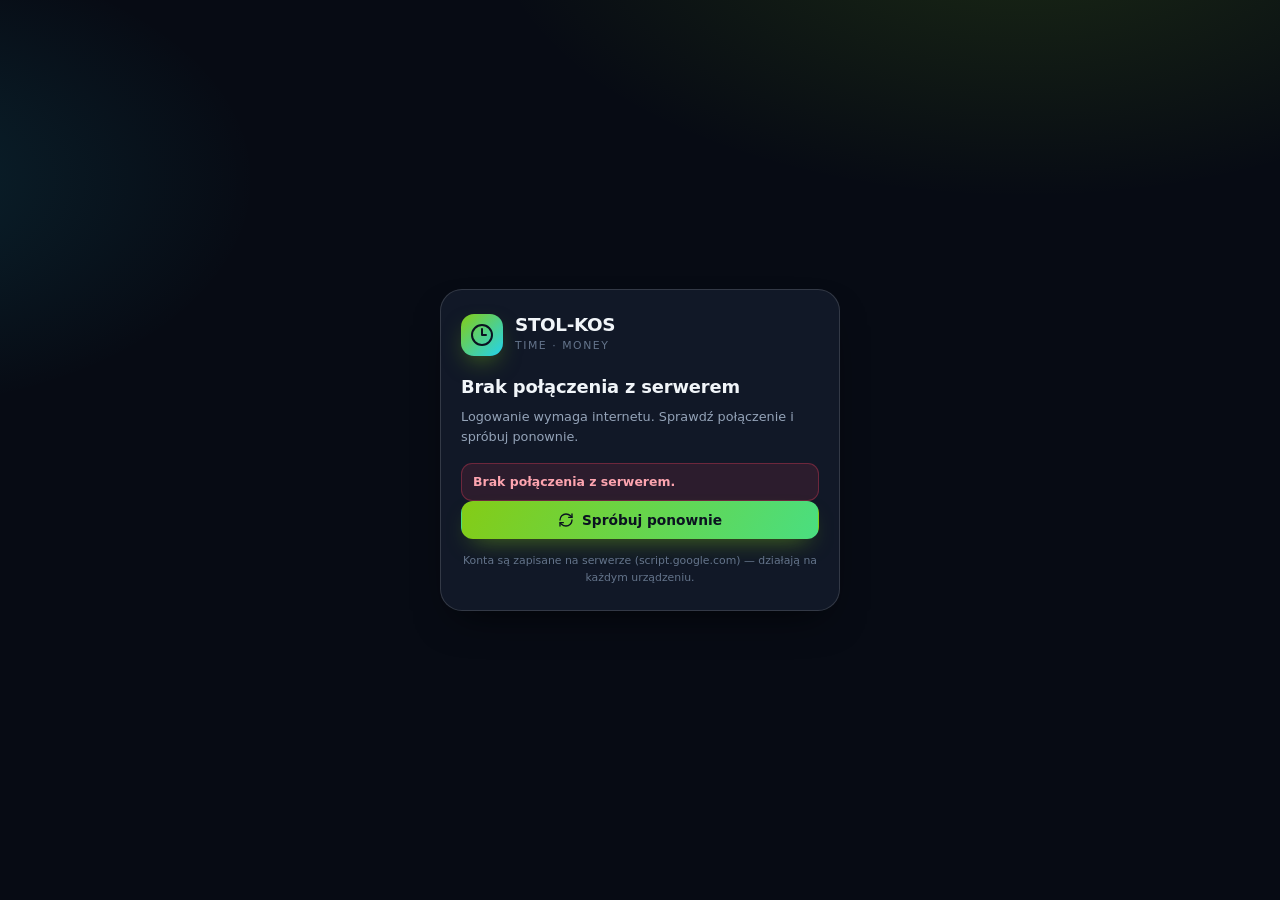
==== commit 450bc248: "STOL-KOS 3.7: konta na serwerze (logowanie, sesje, panel wlasciciela), cache v22" ====
--- a/app/index.html
+++ b/app/index.html
@@ -25,11 +25,11 @@
   </script>
 
   <!-- Tailwind (lokalny build, offline) + własny design system -->
-  <link rel="stylesheet" href="tailwind.css?v=40" />
-  <link rel="stylesheet" href="css/app.css?v=40" />
+  <link rel="stylesheet" href="tailwind.css?v=41" />
+  <link rel="stylesheet" href="css/app.css?v=41" />
 
   <!-- Lucide (lokalnie, offline) -->
-  <script src="lucide.js?v=40"></script>
+  <script src="lucide.js?v=41"></script>
 </head>
 <body>
 
@@ -80,7 +80,7 @@
           <button class="btn btn-icon btn-ghost" id="theme-toggle" title="Przełącz motyw" aria-label="Przełącz motyw"><i data-lucide="moon"></i></button>
         </div>
         <div class="row between" style="padding:0 8px">
-          <span class="dim" style="font-size:.68rem">STOL-KOS v3.6</span>
+          <span class="dim" style="font-size:.68rem">STOL-KOS v3.7</span>
           <span class="dim" style="font-size:.68rem" id="storage-info">offline</span>
         </div>
       </div>
@@ -141,15 +141,15 @@
   </div>
 
   <!-- skrypty aplikacji (v=35 — wymusza świeże pliki zamiast starego cache) -->
-  <script src="js/compute.js?v=40"></script>
-  <script src="js/store.js?v=40"></script>
-  <script src="js/google.js?v=40"></script>
-  <script src="js/sync.js?v=40"></script>
-  <script src="js/ui.js?v=40"></script>
-  <script src="js/notify.js?v=40"></script>
-  <script src="js/auth.js?v=40"></script>
-  <script src="js/views.js?v=40"></script>
-  <script src="js/actions.js?v=40"></script>
-  <script src="js/main.js?v=40"></script>
+  <script src="js/compute.js?v=41"></script>
+  <script src="js/store.js?v=41"></script>
+  <script src="js/google.js?v=41"></script>
+  <script src="js/sync.js?v=41"></script>
+  <script src="js/ui.js?v=41"></script>
+  <script src="js/notify.js?v=41"></script>
+  <script src="js/auth.js?v=41"></script>
+  <script src="js/views.js?v=41"></script>
+  <script src="js/actions.js?v=41"></script>
+  <script src="js/main.js?v=41"></script>
 </body>
 </html>
